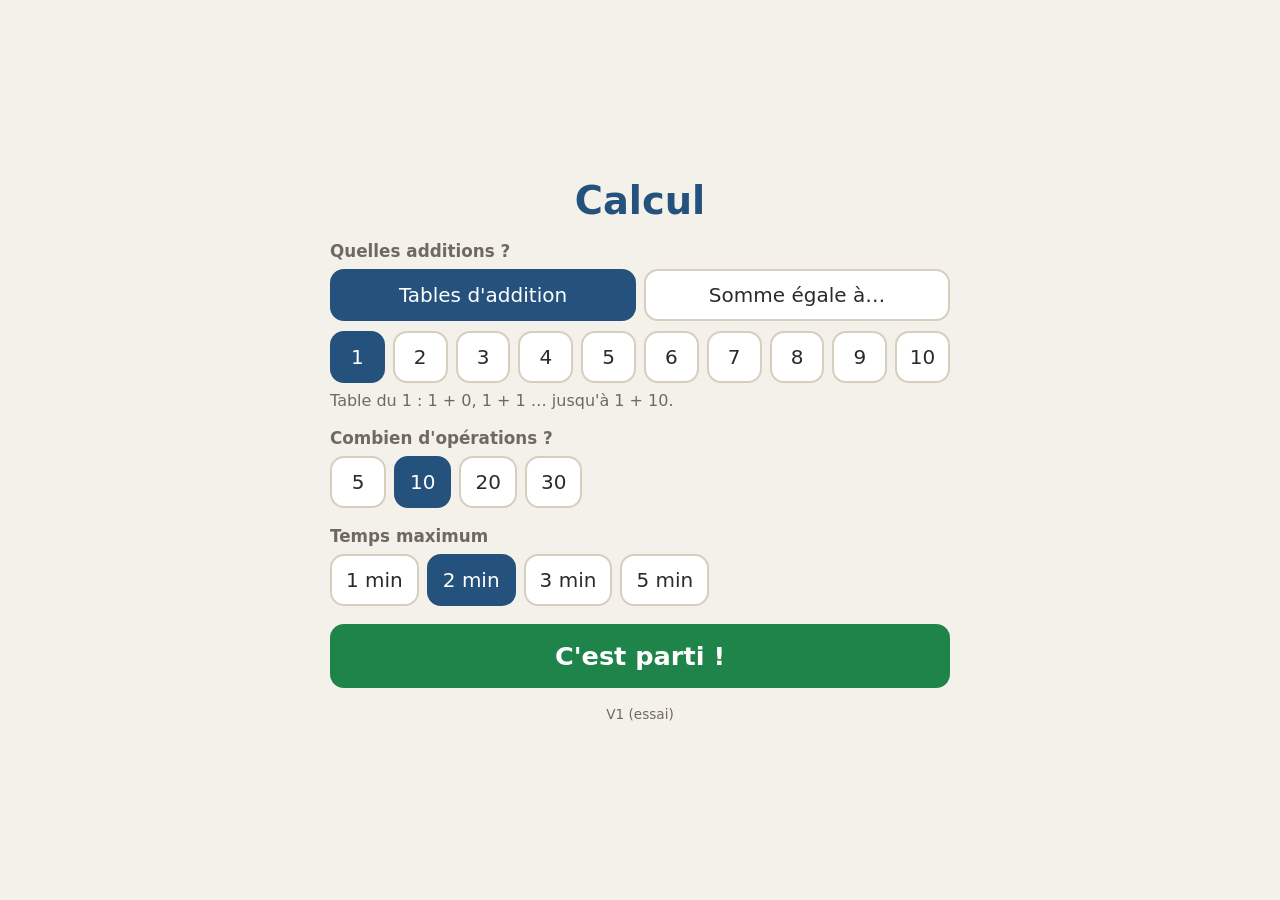
==== Calcul-Test/index.html @ a67ff612 "Test Calcul V1 : premier jet (réglages, additions chronométrées, pavé)" ====
<!DOCTYPE html>
<html lang="fr">
<head>
<meta charset="utf-8">
<meta name="viewport" content="width=device-width, initial-scale=1, viewport-fit=cover">
<meta name="apple-mobile-web-app-capable" content="yes">
<meta name="apple-mobile-web-app-title" content="Calcul">
<title>Calcul</title>
<style>
/* ===================== Apparence ===================== */
:root {
  --bleu: #24527d;
  --bleu-vif: #3b82c4;
  --creme: #f4f1ea;
  --sable: #e8e3d7;
  --bord: #d6cfbf;
  --encre: #2b2b2b;
  --gris: #6f6a60;
  --rouge: #c0392b;
  --vert: #1e8449;
  --police: ui-rounded, "SF Pro Rounded", system-ui, -apple-system, "Segoe UI", Helvetica, Arial, sans-serif;
}
* { box-sizing: border-box; }
html { -webkit-text-size-adjust: 100%; }
body {
  margin: 0;
  height: 100dvh;                       /* dvh = hauteur réellement visible (barres de Safari déduites) */
  background: var(--creme);
  color: var(--encre);
  font-family: var(--police);
  overscroll-behavior: none;            /* pas d'effet « élastique » quand on tape vite */
  -webkit-user-select: none; user-select: none;   /* un appui long ne sélectionne pas le texte */
  -webkit-touch-callout: none;
}
button {
  font: inherit; color: inherit;
  border: 2px solid var(--bord); border-radius: 14px;
  background: #fff; cursor: pointer;
  touch-action: manipulation;           /* pas de zoom au double appui sur l'iPad */
  -webkit-tap-highlight-color: transparent;
}
button:active { background: var(--sable); }
[hidden] { display: none !important; }

.ecran {
  height: 100%;
  padding: max(16px, env(safe-area-inset-top)) 16px max(16px, env(safe-area-inset-bottom));
  display: flex; flex-direction: column; align-items: center;
}

/* ----- Écran des réglages ----- */
#ecran-reglages { overflow-y: auto; }
.reglages { width: 100%; max-width: 620px; margin: auto; display: flex; flex-direction: column; gap: 18px; }
h1 { margin: 0; font-size: 2.4rem; color: var(--bleu); text-align: center; }
h2 { margin: 0 0 8px; font-size: 1.05rem; color: var(--gris); font-weight: 600; }
.choix { display: flex; flex-wrap: wrap; gap: 8px; }
.choix button { min-width: 56px; min-height: 52px; padding: 6px 14px; font-size: 1.25rem; }
.choix button.actif { background: var(--bleu); border-color: var(--bleu); color: #fff; }
.choix.large button { flex: 1; }
/* les dix tables sur une ligne (deux lignes de cinq sur un écran étroit) */
#choix-tables { display: grid; grid-template-columns: repeat(10, 1fr); }
#choix-tables button { min-width: 0; padding: 6px 0; }
@media (max-width: 560px) { #choix-tables { grid-template-columns: repeat(5, 1fr); } }
.sous-reglage { margin-top: 10px; }
.pas-a-pas { display: flex; align-items: center; gap: 14px; }
.pas-a-pas button { width: 56px; height: 52px; font-size: 1.6rem; }
.pas-a-pas output { font-size: 2rem; font-weight: 700; min-width: 2ch; text-align: center; color: var(--bleu); }
.exemple { color: var(--gris); font-size: 1rem; margin: 8px 0 0; }
.principal {
  min-height: 64px; font-size: 1.6rem; font-weight: 700;
  background: var(--vert); border-color: var(--vert); color: #fff;
}
.principal:active { background: #17693a; }
.version { text-align: center; color: var(--gris); font-size: .85rem; margin: 0; }

/* ----- Écran de jeu ----- */
.barre { width: 100%; max-width: 980px; display: flex; align-items: center; justify-content: space-between; gap: 12px; }
.barre button { padding: 8px 14px; font-size: 1rem; color: var(--gris); }
#avancement { font-size: 1.5rem; font-weight: 600; color: var(--gris); }
#chrono { font-size: 2rem; font-weight: 700; color: var(--bleu); font-variant-numeric: tabular-nums; min-width: 4ch; text-align: right; }
#chrono.urgent { color: var(--rouge); }

.plateau {
  flex: 1; width: 100%; max-width: 980px; min-height: 0;
  display: grid; grid-template-rows: 1fr auto; gap: 12px; align-items: center; justify-items: center;
}
.operation {
  font-size: clamp(3rem, 15vw, 6.5rem); font-weight: 700;
  font-variant-numeric: tabular-nums; white-space: nowrap;
  display: flex; align-items: center; gap: .25em;
}
.reponse {
  display: inline-block; min-width: 2.3ch; padding: 0 .15em; text-align: center;
  border: 4px solid var(--bleu-vif); border-radius: 18px; background: #fff; color: var(--bleu);
}
.reponse.vide { color: var(--bord); }
.reponse.faux { border-color: var(--rouge); color: var(--rouge); animation: secousse .35s; }
.reponse.juste { border-color: var(--vert); }
@keyframes secousse {
  20% { transform: translateX(-10px); } 40% { transform: translateX(10px); }
  60% { transform: translateX(-6px); }  80% { transform: translateX(6px); }
}
@media (prefers-reduced-motion: reduce) { .reponse.faux { animation: none; } }

.pave { width: 100%; max-width: 440px; display: grid; grid-template-columns: repeat(3, 1fr); gap: 10px; }
.pave button { min-height: clamp(60px, 10.5dvh, 104px); font-size: 2.2rem; font-weight: 600; }
.pave .ok { background: var(--vert); border-color: var(--vert); color: #fff; }
.pave .ok:active { background: #17693a; }
.pave .effacer { color: var(--gris); }

/* iPad tenu en largeur : l'opération à gauche, le pavé à droite */
@media (orientation: landscape) and (min-width: 760px) {
  .plateau { grid-template-rows: 1fr; grid-template-columns: 1fr 1fr; gap: 24px; }
  .operation { font-size: clamp(3rem, 9vw, 6.5rem); }
  .pave button { min-height: clamp(60px, 16dvh, 120px); }
}

/* ----- Écran de fin ----- */
.fin { margin: auto; width: 100%; max-width: 520px; display: flex; flex-direction: column; gap: 16px; text-align: center; }
#fin-temps { font-size: 3.2rem; font-weight: 700; color: var(--bleu); font-variant-numeric: tabular-nums; }
#fin-detail { font-size: 1.3rem; color: var(--gris); }
.fin button { min-height: 60px; font-size: 1.4rem; }
</style>
</head>
<body>

<!-- RÉGLAGES : on définit l'exercice -->
<section class="ecran" id="ecran-reglages">
  <div class="reglages">
    <h1>Calcul</h1>

    <div>
      <h2>Quelles additions ?</h2>
      <div class="choix large" id="choix-mode"></div>
      <div class="sous-reglage" id="reglage-tables">
        <div class="choix" id="choix-tables"></div>
        <p class="exemple" id="exemple-tables"></p>
      </div>
      <div class="sous-reglage" id="reglage-somme" hidden>
        <div class="pas-a-pas">
          <button id="somme-moins" aria-label="Diminuer la somme">−</button>
          <output id="somme-valeur">5</output>
          <button id="somme-plus" aria-label="Augmenter la somme">+</button>
        </div>
        <p class="exemple" id="exemple-somme"></p>
      </div>
    </div>

    <div>
      <h2>Combien d'opérations ?</h2>
      <div class="choix" id="choix-nb"></div>
    </div>

    <div>
      <h2>Temps maximum</h2>
      <div class="choix" id="choix-chrono"></div>
    </div>

    <button class="principal" id="btn-partir">C'est parti !</button>
    <p class="version" id="version"></p>
  </div>
</section>

<!-- JEU : une opération à la fois, le chrono décompte -->
<section class="ecran" id="ecran-jeu" hidden>
  <div class="barre">
    <button id="btn-arreter">✕ Arrêter</button>
    <span id="avancement"></span>
    <span id="chrono"></span>
  </div>
  <div class="plateau">
    <div class="operation"><span id="enonce"></span><span class="reponse vide" id="reponse">?</span></div>
    <div class="pave" id="pave"></div>
  </div>
</section>

<!-- FIN : le chrono et le nombre d'erreurs -->
<section class="ecran" id="ecran-fin" hidden>
  <div class="fin">
    <h1 id="fin-titre"></h1>
    <div id="fin-temps"></div>
    <div id="fin-detail"></div>
    <button class="principal" id="btn-rejouer">Rejouer</button>
    <button id="btn-reglages">Changer les réglages</button>
  </div>
</section>

<script id="logique">
// =====================================================================================
//  LOGIQUE — les règles du jeu, sans affichage.
//  Rien dans ce bloc ne dessine, ne lit la page (DOM) ni n'écrit dans localStorage :
//  ce sont des fonctions « pures » (mêmes entrées → mêmes sorties), testées sans navigateur
//  par tests/test_logique.mjs. Une partie n'est jamais modifiée sur place : chaque action
//  renvoie une nouvelle partie ({ ...partie, … } = copie avec quelques champs changés).
// =====================================================================================

const VERSION = "1";

// ----- Ce que l'écran des réglages propose -----
const TABLES = [1, 2, 3, 4, 5, 6, 7, 8, 9, 10];   // tables d'addition proposées
const TERME_MAX = 10;                             // la table du 3 va de 3 + 0 à 3 + 10
const SOMME_MIN = 2;                              // mode « somme égale à… » : de 2…
const SOMME_MAX = 20;                             // …à 20
const CHOIX_NB = [5, 10, 20, 30];                 // nombre d'opérations
const CHOIX_CHRONO = [60, 120, 180, 300];         // temps maximum, en secondes
const CHIFFRES_MAX = 2;                           // la plus grande réponse est 20 : deux chiffres
const REGLAGES_DEFAUT = { mode: "tables", tables: [1], somme: 5, nb: 10, chrono: 120 };

// Réglages relus du navigateur (ou n'importe quoi d'autre) : on garde ce qui est valide,
// le reste reprend la valeur par défaut.
function validerReglages(brut) {
  const r = (brut && typeof brut === "object") ? brut : {};
  const tables = Array.isArray(r.tables) ? TABLES.filter((t) => r.tables.includes(t)) : [];
  return {
    mode: r.mode === "somme" ? "somme" : "tables",
    tables: tables.length ? tables : REGLAGES_DEFAUT.tables.slice(),
    somme: (Number.isInteger(r.somme) && r.somme >= SOMME_MIN && r.somme <= SOMME_MAX) ? r.somme : REGLAGES_DEFAUT.somme,
    nb: CHOIX_NB.includes(r.nb) ? r.nb : REGLAGES_DEFAUT.nb,
    chrono: CHOIX_CHRONO.includes(r.chrono) ? r.chrono : REGLAGES_DEFAUT.chrono,
  };
}

// ----- Les opérations -----
// Une opération = { a, b } pour « a + b = ? ».

// Toutes les opérations possibles avec ces réglages (la « réserve » dans laquelle on tire).
function reserveOperations(reglages) {
  const reserve = [];
  if (reglages.mode === "somme") {
    // somme 5 : 0 + 5, 1 + 4, 2 + 3, 3 + 2, 4 + 1, 5 + 0
    for (let a = 0; a <= reglages.somme; a++) reserve.push({ a: a, b: reglages.somme - a });
  } else {
    // table du 3 : 3 + 0, 3 + 1, … 3 + 10
    for (const table of reglages.tables) {
      for (let b = 0; b <= TERME_MAX; b++) reserve.push({ a: table, b: b });
    }
  }
  return reserve;
}

function resultat(operation) { return operation.a + operation.b; }
function texteOperation(operation) { return operation.a + " + " + operation.b + " ="; }
function memeOperation(x, y) { return x.a === y.a && x.b === y.b; }

// Copie mélangée d'une liste (méthode de Fisher-Yates). « hasard » renvoie un nombre entre 0 et 1 :
// Math.random dans le jeu, une fonction fixe dans les tests.
function melanger(liste, hasard = Math.random) {
  const copie = liste.slice();
  for (let i = copie.length - 1; i > 0; i--) {
    const j = Math.floor(hasard() * (i + 1));
    [copie[i], copie[j]] = [copie[j], copie[i]];     // échange de deux cases
  }
  return copie;
}

// Tire « nb » opérations : on épuise la réserve mélangée avant de la reprendre (chaque opération
// revient donc aussi souvent que les autres), sans jamais deux fois de suite la même.
function tirerSerie(reserve, nb, hasard = Math.random) {
  const serie = [];
  while (serie.length < nb) {
    const paquet = melanger(reserve, hasard);
    if (serie.length && paquet.length > 1 && memeOperation(paquet[0], serie[serie.length - 1])) {
      paquet.push(paquet.shift());                   // la première passe à la fin du paquet
    }
    serie.push(...paquet);
  }
  return serie.slice(0, nb);
}

// ----- Une partie -----
// { serie : les opérations, index : numéro de l'opération en cours (à partir de 0),
//   erreurs : mauvaises réponses validées, saisie : chiffres tapés pas encore validés }
function nouvellePartie(reglages, hasard = Math.random) {
  return { serie: tirerSerie(reserveOperations(reglages), reglages.nb, hasard), index: 0, erreurs: 0, saisie: "" };
}

function partieFinie(partie) { return partie.index >= partie.serie.length; }
function operationEnCours(partie) { return partieFinie(partie) ? null : partie.serie[partie.index]; }

function taperChiffre(partie, chiffre) {
  if (partieFinie(partie)) return partie;
  const saisie = (partie.saisie === "0") ? chiffre : partie.saisie + chiffre;   // « 0 » puis « 7 » donne « 7 », pas « 07 »
  if (saisie.length > CHIFFRES_MAX) return partie;
  return { ...partie, saisie: saisie };
}

function effacerChiffre(partie) {
  return { ...partie, saisie: partie.saisie.slice(0, -1) };   // slice(0, -1) = tout sauf le dernier caractère
}

// Touche OK. Renvoie la nouvelle partie et le verdict :
//  "vide"  rien n'était tapé, rien ne change ;
//  "juste" on passe à l'opération suivante ;
//  "faux"  une erreur de plus, la saisie est vidée et on reste sur la même opération.
function validerSaisie(partie) {
  if (partieFinie(partie) || partie.saisie === "") return { partie: partie, verdict: "vide" };
  if (Number(partie.saisie) === resultat(operationEnCours(partie))) {
    return { partie: { ...partie, index: partie.index + 1, saisie: "" }, verdict: "juste" };
  }
  return { partie: { ...partie, erreurs: partie.erreurs + 1, saisie: "" }, verdict: "faux" };
}

// ----- Le temps -----
// Temps restant en millisecondes (jamais négatif).
function tempsRestant(ecouleMs, chronoSecondes) { return Math.max(0, chronoSecondes * 1000 - ecouleMs); }

// Chrono qui décompte : « 1:05 ». On arrondit à la seconde supérieure, pour que 0:00 veuille dire « fini ».
function formaterChrono(ms) {
  const secondes = Math.ceil(ms / 1000);
  return Math.floor(secondes / 60) + ":" + String(secondes % 60).padStart(2, "0");
}

// Temps final, au dixième de seconde : « 23,4 s » ou « 1 min 05,2 s ».
function formaterDuree(ms) {
  const dixiemes = Math.round(ms / 100);
  const minutes = Math.floor(dixiemes / 600);
  const secondes = ((dixiemes % 600) / 10).toFixed(1).replace(".", ",");
  return minutes ? minutes + " min " + secondes.padStart(4, "0") + " s" : secondes + " s";
}

function libelleChrono(secondes) { return (secondes / 60) + " min"; }
function pluriel(n, mot) { return n + " " + mot + (n > 1 ? "s" : ""); }
</script>

<script id="affichage">
// =====================================================================================
//  AFFICHAGE — tout ce qui touche la page : réglages, pavé, chrono, localStorage.
//  N'invente aucune règle : appelle seulement les fonctions du bloc « logique ».
// =====================================================================================

// Clé du localStorage (mémoire du navigateur). Suffixe -test sur l'adresse …/Calcul-Test/,
// pour que la version de test ne touche pas aux réglages de la version de référence.
const CLE_STOCKAGE = "calcul-reglages" + (/-test(\/|$)/i.test(location.pathname) ? "-test" : "");

const $ = (id) => document.getElementById(id);    // raccourci : $("chrono") = l'élément dont l'id est « chrono »

let reglages = lireReglages();
let partie = null;        // la partie en cours (voir nouvellePartie), ou null
let debut = 0;            // instant du départ, en millisecondes (performance.now)
let minuterie = null;     // numéro du setInterval qui rafraîchit le chrono

// ----- Mémoire des réglages -----
function lireReglages() {
  try { return validerReglages(JSON.parse(localStorage.getItem(CLE_STOCKAGE))); }
  catch (e) { return validerReglages(null); }     // navigation privée, texte illisible… : réglages par défaut
}
function garderReglages() {
  try { localStorage.setItem(CLE_STOCKAGE, JSON.stringify(reglages)); } catch (e) { /* tant pis */ }
}

function montrerEcran(nom) {
  for (const ecran of ["reglages", "jeu", "fin"]) $("ecran-" + ecran).hidden = (ecran !== nom);
}

// ----- Écran des réglages -----
// Fabrique une rangée de boutons. « valeurs » : liste de [valeur, texte] ; « estActif(valeur) » dit
// quels boutons sont allumés ; « auChoix(valeur) » est appelée quand on appuie sur un bouton.
function rangee(id, valeurs, estActif, auChoix) {
  const zone = $(id);
  zone.textContent = "";
  for (const [valeur, texte] of valeurs) {
    const bouton = document.createElement("button");
    bouton.textContent = texte;
    bouton.classList.toggle("actif", estActif(valeur));
    bouton.setAttribute("aria-pressed", estActif(valeur));
    bouton.addEventListener("click", () => { auChoix(valeur); garderReglages(); dessinerReglages(); });
    zone.appendChild(bouton);
  }
}

function dessinerReglages() {
  rangee("choix-mode", [["tables", "Tables d'addition"], ["somme", "Somme égale à…"]],
    (v) => reglages.mode === v, (v) => { reglages.mode = v; });

  rangee("choix-tables", TABLES.map((t) => [t, String(t)]),
    (t) => reglages.tables.includes(t),
    (t) => {
      // un appui allume ou éteint la table ; il en reste toujours au moins une
      const tables = reglages.tables.includes(t) ? reglages.tables.filter((x) => x !== t) : [...reglages.tables, t];
      if (tables.length) reglages.tables = tables.sort((x, y) => x - y);
    });

  rangee("choix-nb", CHOIX_NB.map((n) => [n, String(n)]), (n) => reglages.nb === n, (n) => { reglages.nb = n; });
  rangee("choix-chrono", CHOIX_CHRONO.map((s) => [s, libelleChrono(s)]), (s) => reglages.chrono === s, (s) => { reglages.chrono = s; });

  $("reglage-tables").hidden = reglages.mode !== "tables";
  $("reglage-somme").hidden = reglages.mode !== "somme";
  $("somme-valeur").textContent = reglages.somme;
  $("somme-moins").disabled = reglages.somme <= SOMME_MIN;
  $("somme-plus").disabled = reglages.somme >= SOMME_MAX;

  const t = reglages.tables[0];
  $("exemple-tables").textContent = "Table du " + t + " : " + t + " + 0, " + t + " + 1 … jusqu'à " + t + " + " + TERME_MAX + ".";
  const s = reglages.somme, a = Math.floor(s / 2);
  $("exemple-somme").textContent = "Toutes les additions qui font " + s + " : " + a + " + " + (s - a) + " = ?";
}

function changerSomme(pas) {
  reglages = validerReglages({ ...reglages, somme: Math.min(SOMME_MAX, Math.max(SOMME_MIN, reglages.somme + pas)) });
  garderReglages();
  dessinerReglages();
}

// ----- Partie -----
function demarrer() {
  partie = nouvellePartie(reglages);
  debut = performance.now();
  montrerEcran("jeu");
  dessinerJeu();
  rafraichirChrono();
  clearInterval(minuterie);
  minuterie = setInterval(rafraichirChrono, 100);   // dix fois par seconde
}

function dessinerJeu() {
  const operation = operationEnCours(partie);
  if (!operation) return;
  $("avancement").textContent = (partie.index + 1) + " / " + partie.serie.length;
  $("enonce").textContent = texteOperation(operation);
  $("reponse").textContent = partie.saisie || "?";
  $("reponse").classList.toggle("vide", partie.saisie === "");
}

function rafraichirChrono() {
  if (!partie) return;
  const restant = tempsRestant(performance.now() - debut, reglages.chrono);
  $("chrono").textContent = formaterChrono(restant);
  $("chrono").classList.toggle("urgent", restant <= 10000);   // rouge dans les 10 dernières secondes
  if (restant <= 0) terminer(false);
}

// Une touche du pavé (ou du clavier du Mac) : "0" à "9", "effacer" ou "ok".
function touche(nom) {
  if (!partie || $("ecran-jeu").hidden) return;
  const reponse = $("reponse");
  reponse.classList.remove("faux");
  if (nom === "effacer") {
    partie = effacerChiffre(partie);
  } else if (nom === "ok") {
    const { partie: suite, verdict } = validerSaisie(partie);
    partie = suite;
    if (verdict === "faux") {
      void reponse.offsetWidth;            // force le navigateur à « voir » le retrait de la classe, pour rejouer la secousse
      reponse.classList.add("faux");
    }
    if (verdict === "juste" && partieFinie(partie)) { terminer(true); return; }
  } else {
    partie = taperChiffre(partie, nom);
  }
  dessinerJeu();
}

// Fin de partie. reussi = true : toutes les opérations sont faites ; false : le temps est écoulé.
function terminer(reussi) {
  clearInterval(minuterie);
  const duree = Math.min(performance.now() - debut, reglages.chrono * 1000);
  const total = partie.serie.length, faites = partie.index, erreurs = partie.erreurs;
  partie = null;
  $("fin-titre").textContent = reussi ? "Bravo !" : "Temps écoulé";
  $("fin-temps").textContent = reussi ? formaterDuree(duree) : faites + " / " + total;
  $("fin-detail").textContent = (reussi
    ? pluriel(total, "opération")
    : pluriel(faites, "opération") + " sur " + total + " en " + libelleChrono(reglages.chrono))
    + ", " + (erreurs ? pluriel(erreurs, "erreur") : "aucune erreur");
  montrerEcran("fin");
}

function arreter() {
  clearInterval(minuterie);
  partie = null;
  montrerEcran("reglages");
}

// ----- Mise en place -----
function construirePave() {
  const touches = ["1", "2", "3", "4", "5", "6", "7", "8", "9", "effacer", "0", "ok"];
  for (const nom of touches) {
    const bouton = document.createElement("button");
    bouton.dataset.touche = nom;           // devient l'attribut data-touche="…" du bouton
    bouton.textContent = nom === "effacer" ? "⌫" : nom === "ok" ? "OK" : nom;
    if (nom === "effacer") { bouton.className = "effacer"; bouton.setAttribute("aria-label", "Effacer"); }
    if (nom === "ok") bouton.className = "ok";
    $("pave").appendChild(bouton);
  }
  // « pointerdown » = dès que le doigt touche (plus réactif que « click », qui attend que le doigt se lève)
  $("pave").addEventListener("pointerdown", (evenement) => {
    const bouton = evenement.target.closest("button");
    if (!bouton) return;
    evenement.preventDefault();
    touche(bouton.dataset.touche);
  });
}

// Clavier du Mac (pratique pour essayer) : chiffres, Retour arrière, Entrée.
document.addEventListener("keydown", (evenement) => {
  if (/^[0-9]$/.test(evenement.key)) touche(evenement.key);
  else if (evenement.key === "Backspace") touche("effacer");
  else if (evenement.key === "Enter" && !$("ecran-jeu").hidden) { evenement.preventDefault(); touche("ok"); }
});

$("somme-moins").addEventListener("click", () => changerSomme(-1));
$("somme-plus").addEventListener("click", () => changerSomme(+1));
$("btn-partir").addEventListener("click", demarrer);
$("btn-rejouer").addEventListener("click", demarrer);
$("btn-reglages").addEventListener("click", () => montrerEcran("reglages"));
$("btn-arreter").addEventListener("click", arreter);
$("version").textContent = "V" + VERSION + " (essai)";

construirePave();
dessinerReglages();
</script>
</body>
</html>
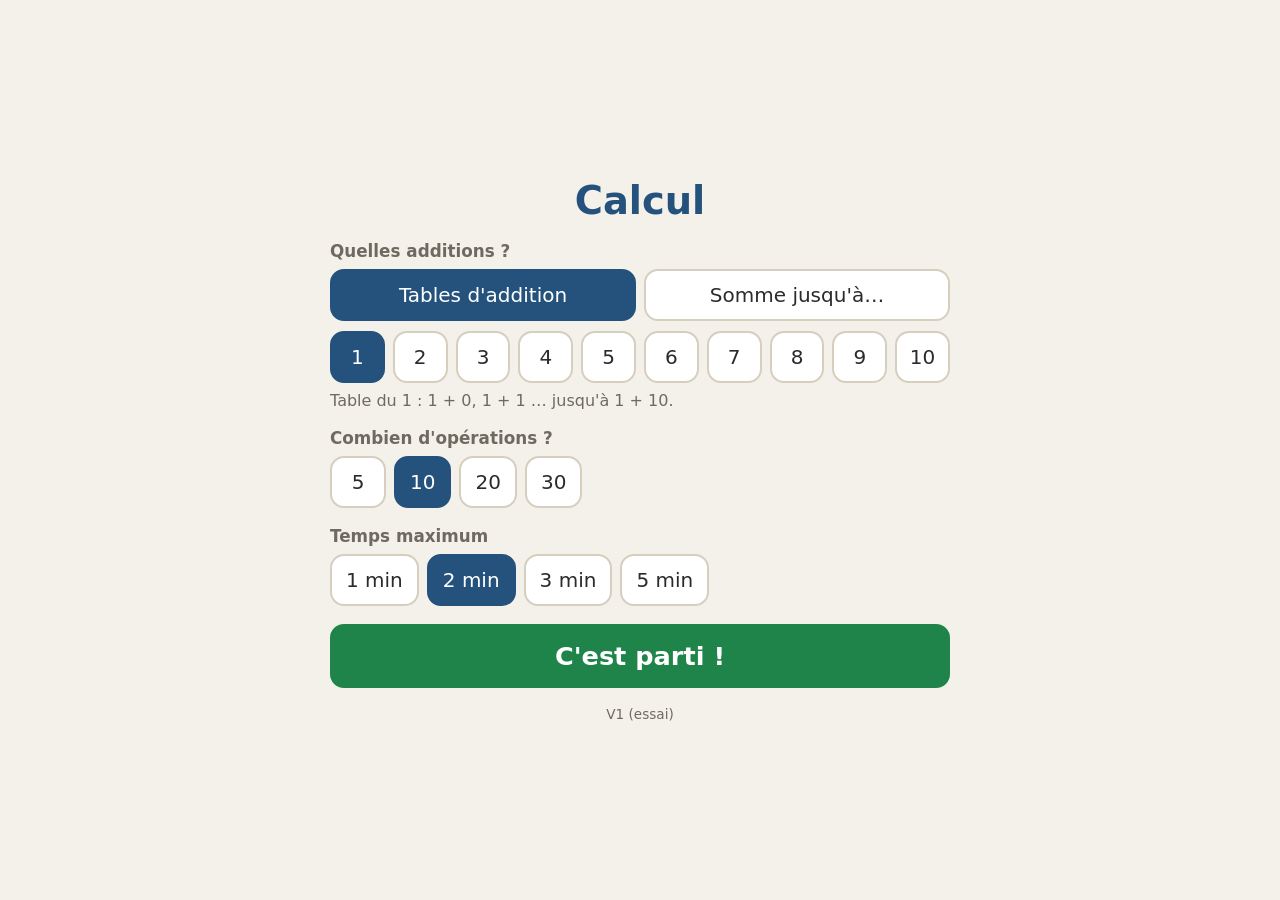
==== commit 05f2406f: "Test Calcul V1 : somme jusqu'à N (résultats de 1 à N)" ====
--- a/Calcul-Test/index.html
+++ b/Calcul-Test/index.html
@@ -199,8 +199,8 @@
 // ----- Ce que l'écran des réglages propose -----
 const TABLES = [1, 2, 3, 4, 5, 6, 7, 8, 9, 10];   // tables d'addition proposées
 const TERME_MAX = 10;                             // la table du 3 va de 3 + 0 à 3 + 10
-const SOMME_MIN = 2;                              // mode « somme égale à… » : de 2…
-const SOMME_MAX = 20;                             // …à 20
+const SOMME_MIN = 2;                              // mode « somme jusqu'à… » : le plafond va de 2…
+const SOMME_MAX = 20;                             // …à 20 (reglages.somme = ce plafond)
 const CHOIX_NB = [5, 10, 20, 30];                 // nombre d'opérations
 const CHOIX_CHRONO = [60, 120, 180, 300];         // temps maximum, en secondes
 const CHIFFRES_MAX = 2;                           // la plus grande réponse est 20 : deux chiffres
@@ -227,8 +227,11 @@
 function reserveOperations(reglages) {
   const reserve = [];
   if (reglages.mode === "somme") {
-    // somme 5 : 0 + 5, 1 + 4, 2 + 3, 3 + 2, 4 + 1, 5 + 0
-    for (let a = 0; a <= reglages.somme; a++) reserve.push({ a: a, b: reglages.somme - a });
+    // somme jusqu'à 5 : toutes les additions dont le résultat va de 1 à 5
+    // (0 + 1, 1 + 0, 0 + 2, 1 + 1, 2 + 0, … 4 + 1, 5 + 0)
+    for (let total = 1; total <= reglages.somme; total++) {
+      for (let a = 0; a <= total; a++) reserve.push({ a: a, b: total - a });
+    }
   } else {
     // table du 3 : 3 + 0, 3 + 1, … 3 + 10
     for (const table of reglages.tables) {
@@ -369,7 +372,7 @@
 }
 
 function dessinerReglages() {
-  rangee("choix-mode", [["tables", "Tables d'addition"], ["somme", "Somme égale à…"]],
+  rangee("choix-mode", [["tables", "Tables d'addition"], ["somme", "Somme jusqu'à…"]],
     (v) => reglages.mode === v, (v) => { reglages.mode = v; });
 
   rangee("choix-tables", TABLES.map((t) => [t, String(t)]),
@@ -392,7 +395,8 @@
   const t = reglages.tables[0];
   $("exemple-tables").textContent = "Table du " + t + " : " + t + " + 0, " + t + " + 1 … jusqu'à " + t + " + " + TERME_MAX + ".";
   const s = reglages.somme, a = Math.floor(s / 2);
-  $("exemple-somme").textContent = "Toutes les additions qui font " + s + " : " + a + " + " + (s - a) + " = ?";
+  $("exemple-somme").textContent = "Toutes les additions dont le résultat va de 1 à " + s
+    + " : 1 + 1, " + a + " + " + (s - a) + ", 0 + " + (s - 1) + "…";
 }
 
 function changerSomme(pas) {
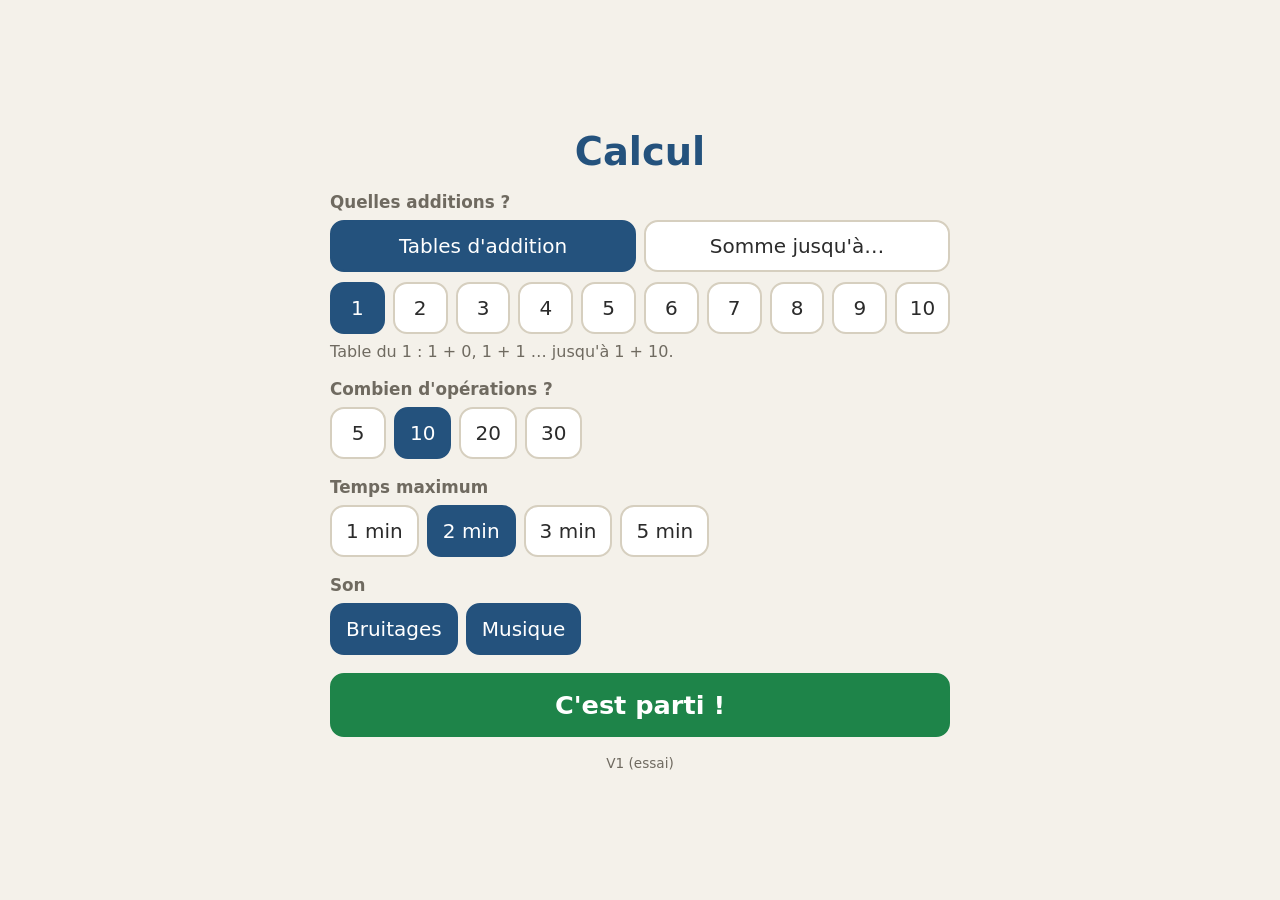
==== commit 20e7875d: "Test Calcul V1 : points, bruitages, musique, animations" ====
--- a/Calcul-Test/index.html
+++ b/Calcul-Test/index.html
@@ -95,12 +95,34 @@
 }
 .reponse.vide { color: var(--bord); }
 .reponse.faux { border-color: var(--rouge); color: var(--rouge); animation: secousse .35s; }
-.reponse.juste { border-color: var(--vert); }
+.reponse.juste { animation: eclair .35s; }
 @keyframes secousse {
   20% { transform: translateX(-10px); } 40% { transform: translateX(10px); }
   60% { transform: translateX(-6px); }  80% { transform: translateX(6px); }
 }
-@media (prefers-reduced-motion: reduce) { .reponse.faux { animation: none; } }
+@keyframes eclair { 0%, 60% { border-color: var(--vert); background: #e3f4ea; } }
+@media (prefers-reduced-motion: reduce) { .reponse.faux, .reponse.juste { animation: none; } }
+
+/* Le « +1 » ou « −1 » qui s'envole au-dessus de la case réponse */
+.operation { position: relative; }
+.envol {
+  position: absolute; right: .35em; top: -1.2em;
+  font-size: .5em; font-weight: 700; pointer-events: none;
+  animation: envol .8s ease-out forwards;
+}
+.envol.plus { color: var(--vert); }
+.envol.moins { color: var(--rouge); }
+@keyframes envol { from { opacity: 1; transform: translateY(.5em); } to { opacity: 0; transform: translateY(-.9em); } }
+
+/* Le compteur de points, qui « saute » quand il change */
+#points { font-size: 1.5rem; font-weight: 700; color: var(--bleu); font-variant-numeric: tabular-nums; display: inline-block; }
+#points.saut { animation: saut .3s; }
+@keyframes saut { 50% { transform: scale(1.35); } }
+
+/* Confettis de l'écran de fin */
+#confettis { position: fixed; inset: 0; overflow: hidden; pointer-events: none; }
+#confettis span { position: absolute; top: -24px; width: 10px; height: 16px; border-radius: 2px; animation: chute linear forwards; }
+@keyframes chute { to { transform: translateY(110vh) rotate(720deg); } }
 
 .pave { width: 100%; max-width: 440px; display: grid; grid-template-columns: repeat(3, 1fr); gap: 10px; }
 .pave button { min-height: clamp(60px, 10.5dvh, 104px); font-size: 2.2rem; font-weight: 600; }
@@ -118,7 +140,8 @@
 /* ----- Écran de fin ----- */
 .fin { margin: auto; width: 100%; max-width: 520px; display: flex; flex-direction: column; gap: 16px; text-align: center; }
 #fin-temps { font-size: 3.2rem; font-weight: 700; color: var(--bleu); font-variant-numeric: tabular-nums; }
-#fin-detail { font-size: 1.3rem; color: var(--gris); }
+#fin-points { font-size: 2.2rem; font-weight: 700; color: var(--vert); }
+#fin-detail { font-size: 1.2rem; color: var(--gris); }
 .fin button { min-height: 60px; font-size: 1.4rem; }
 </style>
 </head>
@@ -156,6 +179,11 @@
       <div class="choix" id="choix-chrono"></div>
     </div>
 
+    <div>
+      <h2>Son</h2>
+      <div class="choix" id="choix-son"></div>
+    </div>
+
     <button class="principal" id="btn-partir">C'est parti !</button>
     <p class="version" id="version"></p>
   </div>
@@ -166,6 +194,7 @@
   <div class="barre">
     <button id="btn-arreter">✕ Arrêter</button>
     <span id="avancement"></span>
+    <span id="points" aria-label="Points"></span>
     <span id="chrono"></span>
   </div>
   <div class="plateau">
@@ -179,11 +208,14 @@
   <div class="fin">
     <h1 id="fin-titre"></h1>
     <div id="fin-temps"></div>
+    <div id="fin-points"></div>
     <div id="fin-detail"></div>
     <button class="principal" id="btn-rejouer">Rejouer</button>
     <button id="btn-reglages">Changer les réglages</button>
   </div>
 </section>
+
+<div id="confettis"></div>
 
 <script id="logique">
 // =====================================================================================
@@ -204,7 +236,12 @@
 const CHOIX_NB = [5, 10, 20, 30];                 // nombre d'opérations
 const CHOIX_CHRONO = [60, 120, 180, 300];         // temps maximum, en secondes
 const CHIFFRES_MAX = 2;                           // la plus grande réponse est 20 : deux chiffres
-const REGLAGES_DEFAUT = { mode: "tables", tables: [1], somme: 5, nb: 10, chrono: 120 };
+const REGLAGES_DEFAUT = { mode: "tables", tables: [1], somme: 5, nb: 10, chrono: 120, bruitages: true, musique: true };
+
+// ----- Les points -----
+const POINTS_JUSTE = 1;                           // une bonne réponse
+const POINTS_FAUX = -1;                           // une mauvaise réponse validée
+const BONUS_TEMPS = 3;                            // toutes les opérations faites avant la fin du chrono
 
 // Réglages relus du navigateur (ou n'importe quoi d'autre) : on garde ce qui est valide,
 // le reste reprend la valeur par défaut.
@@ -217,6 +254,8 @@
     somme: (Number.isInteger(r.somme) && r.somme >= SOMME_MIN && r.somme <= SOMME_MAX) ? r.somme : REGLAGES_DEFAUT.somme,
     nb: CHOIX_NB.includes(r.nb) ? r.nb : REGLAGES_DEFAUT.nb,
     chrono: CHOIX_CHRONO.includes(r.chrono) ? r.chrono : REGLAGES_DEFAUT.chrono,
+    bruitages: r.bruitages !== false,             // allumés, sauf si on les a éteints
+    musique: r.musique !== false,
   };
 }
 
@@ -303,6 +342,16 @@
   return { partie: { ...partie, erreurs: partie.erreurs + 1, saisie: "" }, verdict: "faux" };
 }
 
+// Points pendant la partie : +1 par bonne réponse, −1 par erreur (le total peut passer sous zéro).
+function pointsEnCours(partie) { return partie.index * POINTS_JUSTE + partie.erreurs * POINTS_FAUX; }
+
+// Points à la fin : le bonus s'ajoute si toutes les opérations ont été faites dans le temps.
+function pointsFinaux(partie, dansLesTemps) { return pointsEnCours(partie) + (dansLesTemps ? BONUS_TEMPS : 0); }
+
+// « +1 », « −3 », « 0 » (avec le vrai signe moins, plus lisible que le tiret).
+function texteSigne(n) { return n > 0 ? "+" + n : n < 0 ? "−" + (-n) : "0"; }
+function textePoints(n) { return (n < 0 ? "−" + (-n) : String(n)) + " point" + (Math.abs(n) > 1 ? "s" : ""); }
+
 // ----- Le temps -----
 // Temps restant en millisecondes (jamais négatif).
 function tempsRestant(ecouleMs, chronoSecondes) { return Math.max(0, chronoSecondes * 1000 - ecouleMs); }
@@ -385,6 +434,9 @@
 
   rangee("choix-nb", CHOIX_NB.map((n) => [n, String(n)]), (n) => reglages.nb === n, (n) => { reglages.nb = n; });
   rangee("choix-chrono", CHOIX_CHRONO.map((s) => [s, libelleChrono(s)]), (s) => reglages.chrono === s, (s) => { reglages.chrono = s; });
+  // deux interrupteurs : un appui allume ou éteint
+  rangee("choix-son", [["bruitages", "Bruitages"], ["musique", "Musique"]],
+    (nom) => reglages[nom], (nom) => { reglages[nom] = !reglages[nom]; });
 
   $("reglage-tables").hidden = reglages.mode !== "tables";
   $("reglage-somme").hidden = reglages.mode !== "somme";
@@ -405,8 +457,134 @@
   dessinerReglages();
 }
 
+// ----- Sons -----
+// Aucun fichier audio : les sons sont fabriqués par le navigateur (Web Audio). Une « note » est un
+// oscillateur (une onde à une fréquence donnée) dont le volume monte très vite puis s'éteint.
+let audio = null;         // l'AudioContext (la « table de mixage » du navigateur), créé au premier départ
+let musique = null;       // la musique en cours : { sortie, pas, quand, minuterie }, ou null
+
+// À appeler pendant un appui sur un bouton : Safari n'autorise le son qu'après un geste de l'utilisateur.
+function preparerAudio() {
+  if (!reglages.bruitages && !reglages.musique) return;
+  try {
+    const Classe = window.AudioContext || window.webkitAudioContext;   // ancien nom sur les vieux Safari
+    if (!audio) audio = new Classe();
+    if (audio.state !== "running") audio.resume();
+  } catch (e) { audio = null; }                   // pas de son possible : le jeu continue en silence
+}
+
+// Numéro de note MIDI → fréquence en hertz (69 = le la à 440 Hz, +12 = une octave plus haut).
+function frequence(midi) { return 440 * Math.pow(2, (midi - 69) / 12); }
+
+// Joue une note. quand : instant de départ (horloge de l'AudioContext, en secondes) ; forme : timbre
+// de l'onde ("sine" doux, "triangle" un peu plus clair, "square" plus rêche).
+function note(midi, quand, duree, volume, forme, sortie) {
+  const oscillateur = audio.createOscillator(), gain = audio.createGain();
+  oscillateur.type = forme;
+  oscillateur.frequency.value = frequence(midi);
+  gain.gain.setValueAtTime(0.0001, quand);
+  gain.gain.exponentialRampToValueAtTime(volume, quand + 0.015);     // attaque rapide, sans « clic »
+  gain.gain.exponentialRampToValueAtTime(0.0001, quand + duree);     // puis la note s'éteint
+  oscillateur.connect(gain).connect(sortie);
+  oscillateur.start(quand);
+  oscillateur.stop(quand + duree + 0.02);
+}
+
+// Les bruitages : pour chacun, une liste de notes [note MIDI, départ (s), durée (s)].
+const BRUITAGES = {
+  juste: { forme: "triangle", volume: 0.22, notes: [[76, 0, 0.12], [83, 0.09, 0.22]] },                 // deux notes qui montent
+  faux:  { forme: "square",   volume: 0.06, notes: [[55, 0, 0.14], [50, 0.13, 0.26]] },                 // deux notes graves qui descendent
+  bravo: { forme: "triangle", volume: 0.2,  notes: [[72, 0, 0.14], [76, 0.12, 0.14], [79, 0.24, 0.14], [84, 0.36, 0.6], [76, 0.36, 0.6], [79, 0.36, 0.6]] },   // arpège puis accord
+  temps: { forme: "sine",     volume: 0.2,  notes: [[67, 0, 0.22], [64, 0.2, 0.22], [60, 0.4, 0.5]] },  // trois notes qui descendent doucement
+};
+
+function bruitage(nom) {
+  if (!audio || !reglages.bruitages) return;
+  const b = BRUITAGES[nom], depart = audio.currentTime + 0.01;
+  for (const [midi, decalage, duree] of b.notes) note(midi, depart + decalage, duree, b.volume, b.forme, audio.destination);
+}
+
+// La musique de fond : une boucle de 4 mesures. Un « pas » = une croche (un demi-temps).
+const TEMPO = 112;                                 // temps par minute
+const MELODIE = [                                  // une note MIDI par pas, null = silence
+  72, null, 76, 79, null, 76, 81, 79,
+  76, null, 74, 76, 79, null, null, null,
+  81, null, 79, 76, null, 74, 76, 72,
+  74, null, 76, 74, 72, null, null, null,
+];
+const BASSE = [48, 55, 48, 55, 57, 52, 57, 52, 53, 48, 53, 48, 55, 50, 55, 59];   // une note par temps (tous les deux pas)
+
+function lancerMusique() {
+  arreterMusique();
+  if (!audio || !reglages.musique) return;
+  const sortie = audio.createGain();               // un bouton de volume pour toute la musique
+  sortie.gain.value = 1;
+  sortie.connect(audio.destination);
+  musique = { sortie: sortie, pas: 0, quand: audio.currentTime + 0.15, minuterie: setInterval(programmerMusique, 50) };
+  programmerMusique();
+}
+
+// Appelée 20 fois par seconde : programme à l'avance les notes du prochain tiers de seconde.
+// (C'est l'horloge de l'AudioContext qui donne le rythme, bien plus régulière que setInterval.)
+function programmerMusique() {
+  if (!musique) return;
+  const dureePas = 60 / TEMPO / 2;
+  if (musique.quand < audio.currentTime) musique.quand = audio.currentTime + 0.05;   // après une pause (iPad verrouillé…)
+  while (musique.quand < audio.currentTime + 0.35) {
+    const i = musique.pas % MELODIE.length;
+    if (MELODIE[i] !== null) note(MELODIE[i], musique.quand, dureePas * 1.7, 0.05, "triangle", musique.sortie);
+    if (i % 2 === 0) note(BASSE[i / 2], musique.quand, dureePas * 1.9, 0.045, "sine", musique.sortie);
+    musique.pas += 1;
+    musique.quand += dureePas;
+  }
+}
+
+function arreterMusique() {
+  if (!musique) return;
+  clearInterval(musique.minuterie);
+  musique.sortie.gain.setTargetAtTime(0, audio.currentTime, 0.04);   // fondu très court, pour ne pas couper net
+  musique = null;
+}
+
+// ----- Animations -----
+const SANS_ANIMATION = window.matchMedia("(prefers-reduced-motion: reduce)").matches;   // réglage « réduire les animations »
+
+// Le « +1 » ou « −1 » qui s'envole au-dessus de la case réponse.
+function envol(points) {
+  if (SANS_ANIMATION) return;
+  const etiquette = document.createElement("span");
+  etiquette.className = "envol " + (points > 0 ? "plus" : "moins");
+  etiquette.textContent = texteSigne(points);
+  document.querySelector(".operation").appendChild(etiquette);
+  setTimeout(() => etiquette.remove(), 800);
+}
+
+// Rejoue une animation CSS : on retire la classe, on force le navigateur à en tenir compte, on la remet.
+function animer(element, classe) {
+  element.classList.remove(classe);
+  void element.offsetWidth;
+  element.classList.add(classe);
+}
+
+function confettis() {
+  const zone = $("confettis");
+  zone.textContent = "";
+  if (SANS_ANIMATION) return;
+  for (let i = 0; i < 60; i++) {
+    const confetti = document.createElement("span");
+    confetti.style.left = (Math.random() * 100) + "%";
+    confetti.style.background = "hsl(" + Math.floor(Math.random() * 360) + " 75% 55%)";   // couleur au hasard
+    confetti.style.animationDuration = (1.6 + Math.random() * 1.6) + "s";
+    confetti.style.animationDelay = (Math.random() * 0.6) + "s";
+    zone.appendChild(confetti);
+  }
+  setTimeout(() => { zone.textContent = ""; }, 4000);
+}
+
 // ----- Partie -----
 function demarrer() {
+  preparerAudio();
+  $("confettis").textContent = "";
   partie = nouvellePartie(reglages);
   debut = performance.now();
   montrerEcran("jeu");
@@ -414,11 +592,13 @@
   rafraichirChrono();
   clearInterval(minuterie);
   minuterie = setInterval(rafraichirChrono, 100);   // dix fois par seconde
+  lancerMusique();
 }
 
 function dessinerJeu() {
   const operation = operationEnCours(partie);
   if (!operation) return;
+  $("points").textContent = "⭐ " + textePoints(pointsEnCours(partie));
   $("avancement").textContent = (partie.index + 1) + " / " + partie.serie.length;
   $("enonce").textContent = texteOperation(operation);
   $("reponse").textContent = partie.saisie || "?";
@@ -437,17 +617,15 @@
 function touche(nom) {
   if (!partie || $("ecran-jeu").hidden) return;
   const reponse = $("reponse");
-  reponse.classList.remove("faux");
+  reponse.classList.remove("faux", "juste");
   if (nom === "effacer") {
     partie = effacerChiffre(partie);
   } else if (nom === "ok") {
     const { partie: suite, verdict } = validerSaisie(partie);
     partie = suite;
-    if (verdict === "faux") {
-      void reponse.offsetWidth;            // force le navigateur à « voir » le retrait de la classe, pour rejouer la secousse
-      reponse.classList.add("faux");
-    }
     if (verdict === "juste" && partieFinie(partie)) { terminer(true); return; }
+    if (verdict === "juste") { bruitage("juste"); envol(POINTS_JUSTE); animer(reponse, "juste"); animer($("points"), "saut"); }
+    if (verdict === "faux") { bruitage("faux"); envol(POINTS_FAUX); animer(reponse, "faux"); animer($("points"), "saut"); }
   } else {
     partie = taperChiffre(partie, nom);
   }
@@ -459,18 +637,26 @@
   clearInterval(minuterie);
   const duree = Math.min(performance.now() - debut, reglages.chrono * 1000);
   const total = partie.serie.length, faites = partie.index, erreurs = partie.erreurs;
+  const points = pointsFinaux(partie, reussi);
   partie = null;
+  arreterMusique();
+  bruitage(reussi ? "bravo" : "temps");
+  if (reussi) confettis();
   $("fin-titre").textContent = reussi ? "Bravo !" : "Temps écoulé";
   $("fin-temps").textContent = reussi ? formaterDuree(duree) : faites + " / " + total;
-  $("fin-detail").textContent = (reussi
-    ? pluriel(total, "opération")
-    : pluriel(faites, "opération") + " sur " + total + " en " + libelleChrono(reglages.chrono))
-    + ", " + (erreurs ? pluriel(erreurs, "erreur") : "aucune erreur");
+  $("fin-points").textContent = "⭐ " + textePoints(points);
+  // le détail du calcul des points : « 10 bonnes réponses (+10) · 1 erreur (−1) · dans les temps (+3) »
+  $("fin-detail").textContent = [
+    pluriel(faites, "bonne") + " " + (faites > 1 ? "réponses" : "réponse") + " (" + texteSigne(faites * POINTS_JUSTE) + ")",
+    erreurs ? pluriel(erreurs, "erreur") + " (" + texteSigne(erreurs * POINTS_FAUX) + ")" : "aucune erreur",
+    reussi ? "dans les temps (" + texteSigne(BONUS_TEMPS) + ")" : "pas fini en " + libelleChrono(reglages.chrono),
+  ].join(" · ");
   montrerEcran("fin");
 }
 
 function arreter() {
   clearInterval(minuterie);
+  arreterMusique();
   partie = null;
   montrerEcran("reglages");
 }
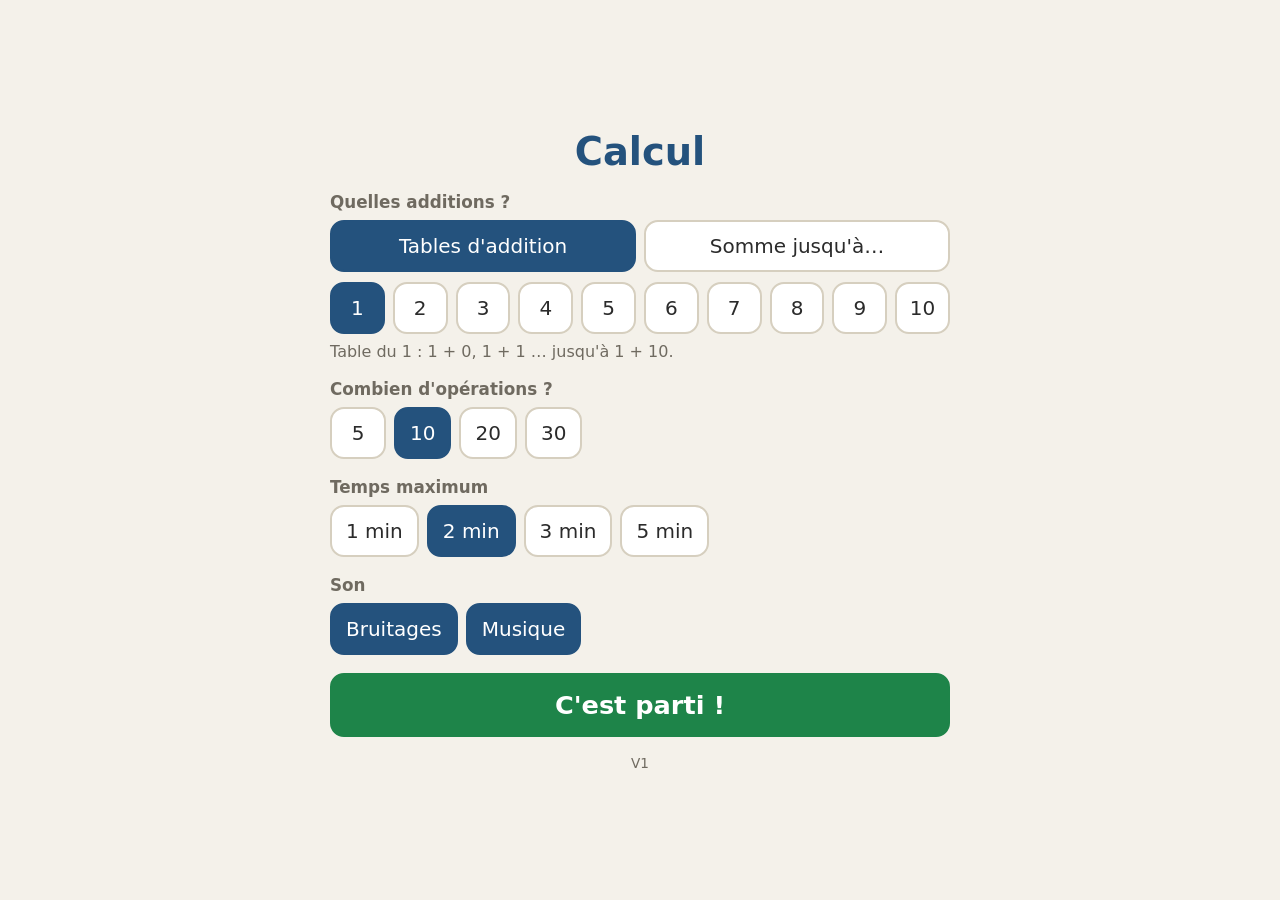
==== commit 6bf05d52: "Calcul V1 : additions chronométrées, points, sons et animations" ====
--- a/Calcul-Test/index.html
+++ b/Calcul-Test/index.html
@@ -694,7 +694,7 @@
 $("btn-rejouer").addEventListener("click", demarrer);
 $("btn-reglages").addEventListener("click", () => montrerEcran("reglages"));
 $("btn-arreter").addEventListener("click", arreter);
-$("version").textContent = "V" + VERSION + " (essai)";
+$("version").textContent = "V" + VERSION;
 
 construirePave();
 dessinerReglages();
